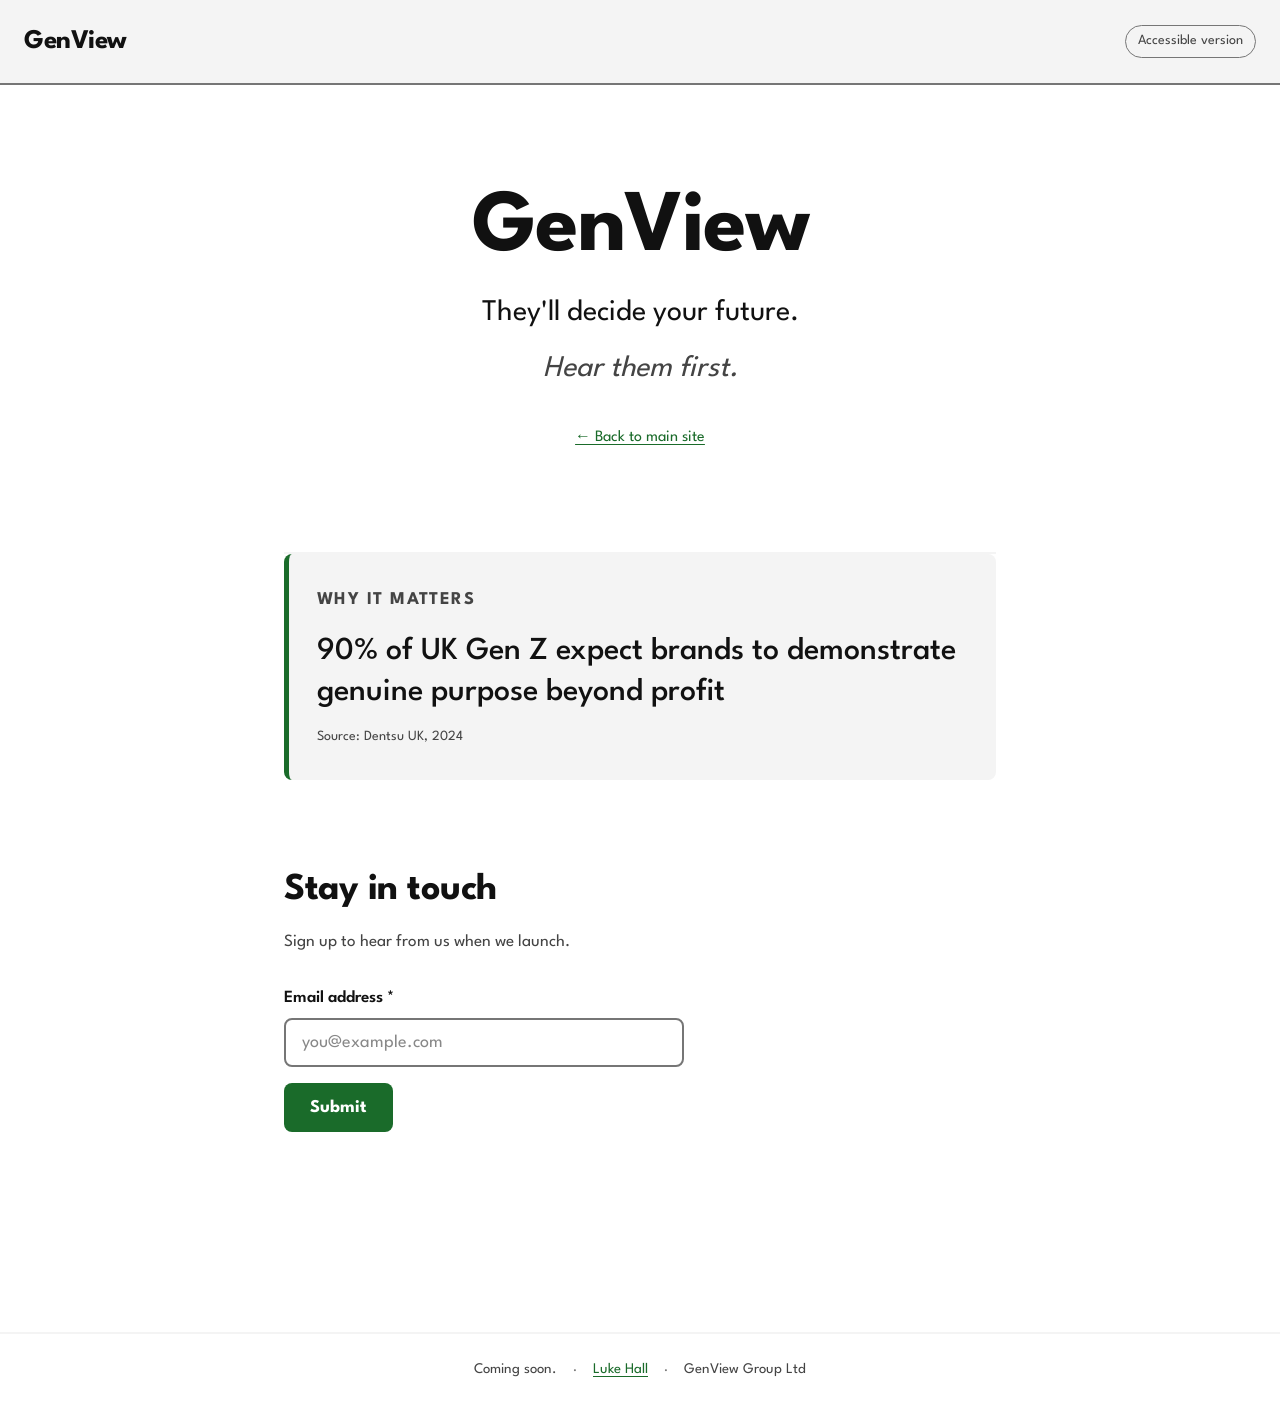
==== accessible.html @ 100d79b8 "Add files via upload" ====
<!DOCTYPE html>
<html lang="en">
<head>
  <meta charset="UTF-8">
  <meta name="viewport" content="width=device-width, initial-scale=1.0">
  <title>GenView — Accessible Version</title>

  <link href="https://fonts.googleapis.com/css2?family=League+Spartan:wght@400;500;600;700&display=swap" rel="stylesheet">

  <!-- Open Graph -->
  <meta property="og:title" content="GenView" />
  <meta property="og:description" content="They'll decide your future. Hear them first." />
  <meta property="og:type" content="website" />
  <meta property="og:url" content="https://lukehallgenview.github.io/genview/accessible.html" />
  <meta property="og:image" content="https://lukehallgenview.github.io/genview/preview.jpg" />

  <style>
    *, *::before, *::after {
      box-sizing: border-box;
    }

    :root {
      --bg: #ffffff;
      --surface: #f4f4f4;
      --text: #111111;
      --text-muted: #444444;
      --accent: #1a6b2a;
      --accent-hover: #145521;
      --border: #767676;
      --focus-ring: #1a6b2a;
      --error: #c0392b;
    }

    html {
      font-size: 18px;
    }

    @media (prefers-reduced-motion: no-preference) {
      html { scroll-behavior: smooth; }
    }

    body {
      margin: 0;
      background-color: var(--bg);
      color: var(--text);
      font-family: 'League Spartan', sans-serif;
      line-height: 1.6;
      -webkit-font-smoothing: antialiased;
    }

    .skip-link {
      position: absolute;
      top: -100%;
      left: 16px;
      background: var(--accent);
      color: #ffffff;
      padding: 12px 20px;
      font-size: 1rem;
      font-weight: 700;
      border-radius: 0 0 8px 8px;
      text-decoration: none;
      z-index: 9999;
    }

    .skip-link:focus {
      top: 0;
    }

    :focus-visible {
      outline: 3px solid var(--focus-ring);
      outline-offset: 3px;
      border-radius: 4px;
    }

    .page-header {
      background: var(--surface);
      border-bottom: 2px solid var(--border);
      padding: 20px 24px;
      display: flex;
      align-items: center;
      justify-content: space-between;
      flex-wrap: wrap;
      gap: 12px;
    }

    .site-name {
      font-size: 1.5rem;
      font-weight: 700;
      color: var(--text);
      text-decoration: none;
      letter-spacing: -0.5px;
    }

    .version-notice {
      font-size: 0.78rem;
      color: var(--text-muted);
      border: 1px solid var(--border);
      border-radius: 20px;
      padding: 4px 12px;
    }

    main {
      max-width: 760px;
      margin: 0 auto;
      padding: 60px 24px 120px;
    }

    section {
      margin-bottom: 80px;
    }

    .hero {
      text-align: center;
      padding: 40px 0 20px;
    }

    .hero h1 {
      font-size: clamp(48px, 8vw, 88px);
      font-weight: 700;
      margin: 0 0 16px;
      letter-spacing: -1.5px;
      line-height: 1;
      color: var(--text);
    }

    .hero p {
      font-size: clamp(20px, 3vw, 30px);
      margin: 0 0 8px;
      color: var(--text);
    }

    .hero p.tagline-italic {
      font-style: italic;
      color: var(--text-muted);
    }

    .back-link {
      display: inline-block;
      margin-top: 24px;
      font-size: 0.88rem;
      color: var(--accent);
      text-decoration: underline;
      text-underline-offset: 3px;
    }

    .back-link:hover {
      color: var(--accent-hover);
    }

    hr {
      border: none;
      border-top: 2px solid var(--surface);
      margin: 0;
    }

    .stat-section {
      background: var(--surface);
      border-left: 5px solid var(--accent);
      border-radius: 8px;
      padding: 32px 28px;
    }

    .stat-section h2 {
      font-size: 1rem;
      font-weight: 700;
      text-transform: uppercase;
      letter-spacing: 0.08em;
      color: var(--text-muted);
      margin: 0 0 16px;
    }

    .stat-text {
      font-size: clamp(20px, 2.8vw, 32px);
      font-weight: 500;
      line-height: 1.3;
      color: var(--text);
      margin: 0 0 12px;
    }

    .stat-source {
      font-size: 0.78rem;
      color: var(--text-muted);
      margin: 0;
    }

    .form-section h2 {
      font-size: clamp(24px, 3.5vw, 38px);
      font-weight: 700;
      letter-spacing: -0.5px;
      margin: 0 0 8px;
    }

    .form-section p {
      color: var(--text-muted);
      margin: 0 0 28px;
      font-size: 0.95rem;
    }

    .form-group {
      display: flex;
      flex-direction: column;
      gap: 6px;
      margin-bottom: 16px;
      max-width: 400px;
    }

    label {
      font-size: 0.95rem;
      font-weight: 600;
      color: var(--text);
    }

    input[type="email"] {
      padding: 14px 16px;
      font-size: 1rem;
      font-family: inherit;
      border: 2px solid var(--border);
      border-radius: 8px;
      background: var(--bg);
      color: var(--text);
      width: 100%;
    }

    input[type="email"]:focus {
      border-color: var(--focus-ring);
      outline: none;
      box-shadow: 0 0 0 3px rgba(26, 107, 42, 0.25);
    }

    input[type="email"]::placeholder {
      color: #888888;
    }

    .submit-btn {
      display: inline-flex;
      align-items: center;
      gap: 8px;
      padding: 14px 24px;
      font-size: 1rem;
      font-family: inherit;
      font-weight: 700;
      border: 2px solid transparent;
      border-radius: 8px;
      background: var(--accent);
      color: #ffffff;
      cursor: pointer;
      transition: background 0.15s ease;
    }

    .submit-btn:hover {
      background: var(--accent-hover);
    }

    .submit-btn:focus-visible {
      outline: 3px solid var(--focus-ring);
      outline-offset: 3px;
    }

    .submit-btn[aria-busy="true"] {
      opacity: 0.7;
      cursor: wait;
    }

    .form-status {
      margin-top: 16px;
      padding: 14px 18px;
      border-radius: 8px;
      font-size: 0.95rem;
      font-weight: 600;
    }

    .form-status.success {
      background: #e6f4ea;
      color: #1a6b2a;
      border: 1px solid #a8d5b0;
    }

    .form-status.error {
      background: #fdecea;
      color: var(--error);
      border: 1px solid #f5c6c2;
    }

    .page-footer {
      border-top: 2px solid var(--surface);
      padding: 24px;
      font-size: 0.82rem;
      color: var(--text-muted);
      display: flex;
      flex-wrap: wrap;
      gap: 8px 16px;
      justify-content: center;
      align-items: center;
      text-align: center;
    }

    .page-footer a {
      color: var(--accent);
      text-decoration: underline;
      text-underline-offset: 3px;
    }

    .page-footer a:hover {
      color: var(--accent-hover);
    }

    .footer-sep {
      color: var(--border);
    }
  </style>
</head>
<body>

  <a class="skip-link" href="#main-content">Skip to main content</a>

  <header class="page-header">
    <a href="index.html" class="site-name" aria-label="GenView — back to main site">GenView</a>
    <span class="version-notice" aria-label="You are viewing the accessible version of this page">Accessible version</span>
  </header>

  <main id="main-content" tabindex="-1">

    <section class="hero" aria-labelledby="hero-heading">
      <h1 id="hero-heading">GenView</h1>
      <p>They'll decide your future.</p>
      <p class="tagline-italic">Hear them first.</p>
      <a href="index.html" class="back-link">← Back to main site</a>
    </section>

    <hr aria-hidden="true">

    <section class="stat-section" aria-labelledby="stat-heading">
      <h2 id="stat-heading">Why it matters</h2>
      <p class="stat-text">
        90% of UK Gen Z expect brands to demonstrate genuine purpose beyond profit
      </p>
      <p class="stat-source">Source: Dentsu UK, 2024</p>
    </section>

    <section class="form-section" aria-labelledby="form-heading">
      <h2 id="form-heading">Stay in touch</h2>
      <p>Sign up to hear from us when we launch.</p>

      <form id="email-form" novalidate aria-describedby="form-status">
        <div class="form-group">
          <label for="email-input">Email address <span aria-hidden="true">*</span></label>
          <input
            type="email"
            id="email-input"
            name="email"
            placeholder="you@example.com"
            required
            autocomplete="email"
            aria-required="true"
          />
        </div>

        <button type="submit" class="submit-btn" id="submit-btn">
          Submit
        </button>
      </form>

      <div
        id="form-status"
        role="status"
        aria-live="polite"
        aria-atomic="true"
      ></div>
    </section>

  </main>

  <footer class="page-footer">
    <span>Coming soon.</span>
    <span class="footer-sep" aria-hidden="true">·</span>
    <a
      href="https://www.linkedin.com/in/luke-daniel-hall"
      target="_blank"
      rel="noopener noreferrer"
      aria-label="Luke Hall on LinkedIn (opens in new tab)"
    >Luke Hall</a>
    <span class="footer-sep" aria-hidden="true">·</span>
    <span>GenView Group Ltd</span>
  </footer>

  <script>
    const form = document.getElementById("email-form");
    const statusEl = document.getElementById("form-status");
    const submitBtn = document.getElementById("submit-btn");

    form.addEventListener("submit", async function (e) {
      e.preventDefault();

      const emailInput = document.getElementById("email-input");

      if (!emailInput.value || !emailInput.validity.valid) {
        showStatus("Please enter a valid email address.", "error");
        emailInput.focus();
        return;
      }

      submitBtn.setAttribute("aria-busy", "true");
      submitBtn.disabled = true;
      submitBtn.textContent = "Submitting…";
      statusEl.className = "form-status";
      statusEl.textContent = "";

      const formData = new FormData(form);

      try {
        await fetch(
          "https://script.google.com/macros/s/AKfycbzDudrRu-pavjB2wUZoiA74tYOiGO6beJxW8PdrT1XGftuunpHVInuLeJJnONl7N21m/exec",
          { method: "POST", body: formData }
        );

        showStatus("Success — we'll be in touch.", "success");
        form.reset();

      } catch (err) {
        showStatus("Something went wrong. Please try again.", "error");
      } finally {
        submitBtn.removeAttribute("aria-busy");
        submitBtn.disabled = false;
        submitBtn.textContent = "Submit";
      }
    });

    function showStatus(message, type) {
      statusEl.textContent = message;
      statusEl.className = "form-status " + type;
    }
  </script>

</body>
</html>
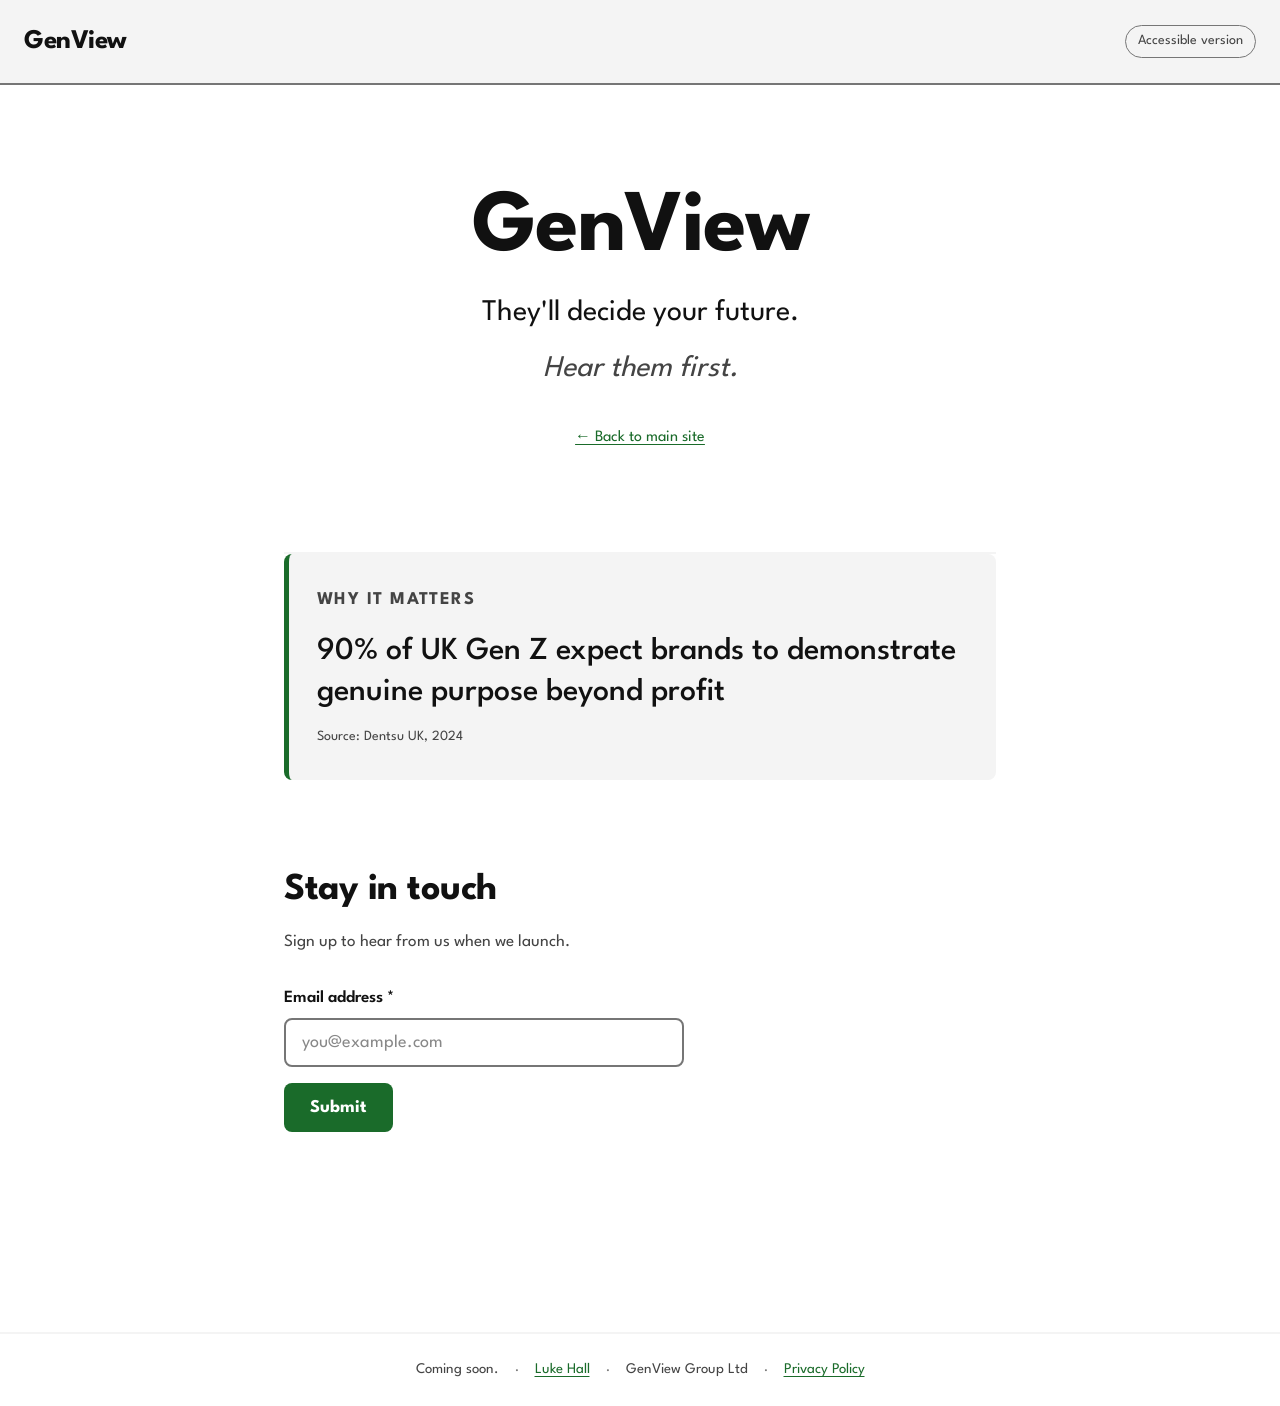
==== commit 23d94b46: "Add files via upload" ====
--- a/accessible.html
+++ b/accessible.html
@@ -381,6 +381,8 @@
     >Luke Hall</a>
     <span class="footer-sep" aria-hidden="true">·</span>
     <span>GenView Group Ltd</span>
+    <span class="footer-sep" aria-hidden="true">·</span>
+    <a href="privacy.html">Privacy Policy</a>
   </footer>
 
   <script>
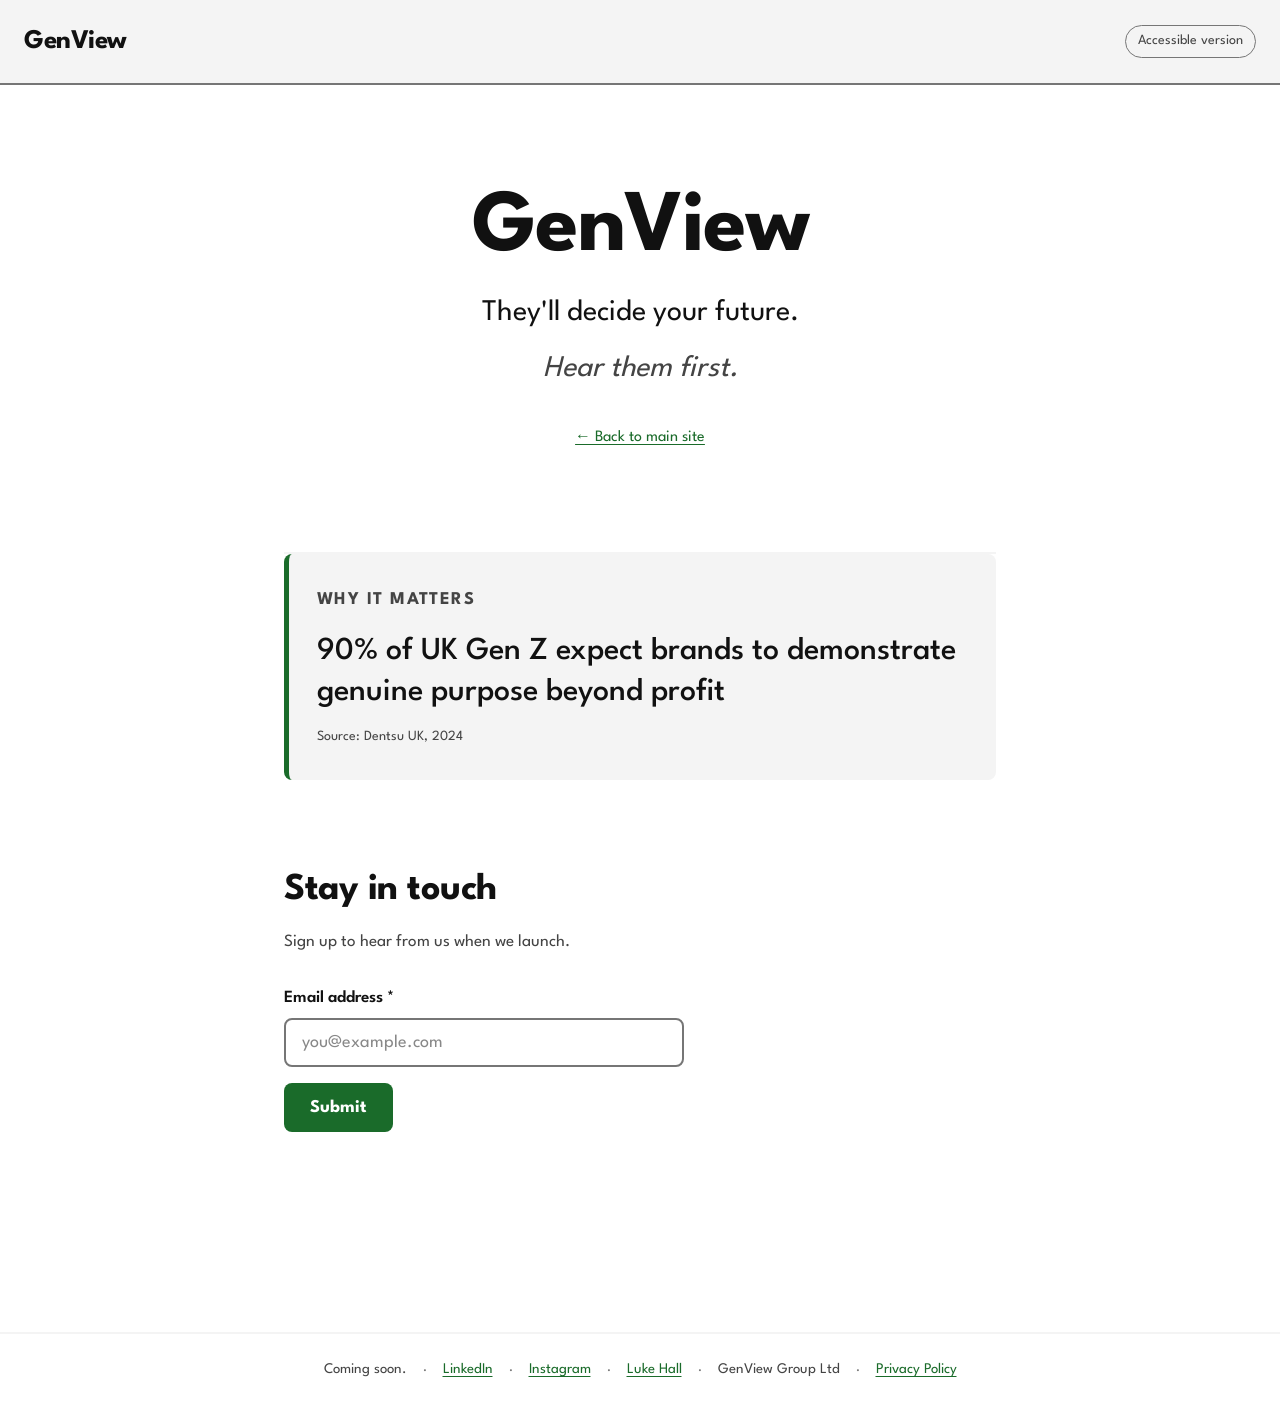
==== commit 05cbe6a7: "Add LinkedIn and Instagram links to footer" ====
--- a/accessible.html
+++ b/accessible.html
@@ -4,6 +4,8 @@
   <meta charset="UTF-8">
   <meta name="viewport" content="width=device-width, initial-scale=1.0">
   <title>GenView — Accessible Version</title>
+  <link rel="icon" type="image/png" href="preview.png">
+  <link rel="apple-touch-icon" href="preview.png">
 
   <link href="https://fonts.googleapis.com/css2?family=League+Spartan:wght@400;500;600;700&display=swap" rel="stylesheet">
 
@@ -373,12 +375,11 @@
   <footer class="page-footer">
     <span>Coming soon.</span>
     <span class="footer-sep" aria-hidden="true">·</span>
-    <a
-      href="https://www.linkedin.com/in/luke-daniel-hall"
-      target="_blank"
-      rel="noopener noreferrer"
-      aria-label="Luke Hall on LinkedIn (opens in new tab)"
-    >Luke Hall</a>
+    <a href="https://www.linkedin.com/company/112609480/" target="_blank" rel="noopener noreferrer" aria-label="GenView on LinkedIn (opens in new tab)">LinkedIn</a>
+    <span class="footer-sep" aria-hidden="true">·</span>
+    <a href="https://www.instagram.com/genviewuk/" target="_blank" rel="noopener noreferrer" aria-label="GenView on Instagram (opens in new tab)">Instagram</a>
+    <span class="footer-sep" aria-hidden="true">·</span>
+    <a href="https://www.linkedin.com/in/luke-daniel-hall" target="_blank" rel="noopener noreferrer" aria-label="Luke Hall on LinkedIn (opens in new tab)">Luke Hall</a>
     <span class="footer-sep" aria-hidden="true">·</span>
     <span>GenView Group Ltd</span>
     <span class="footer-sep" aria-hidden="true">·</span>
